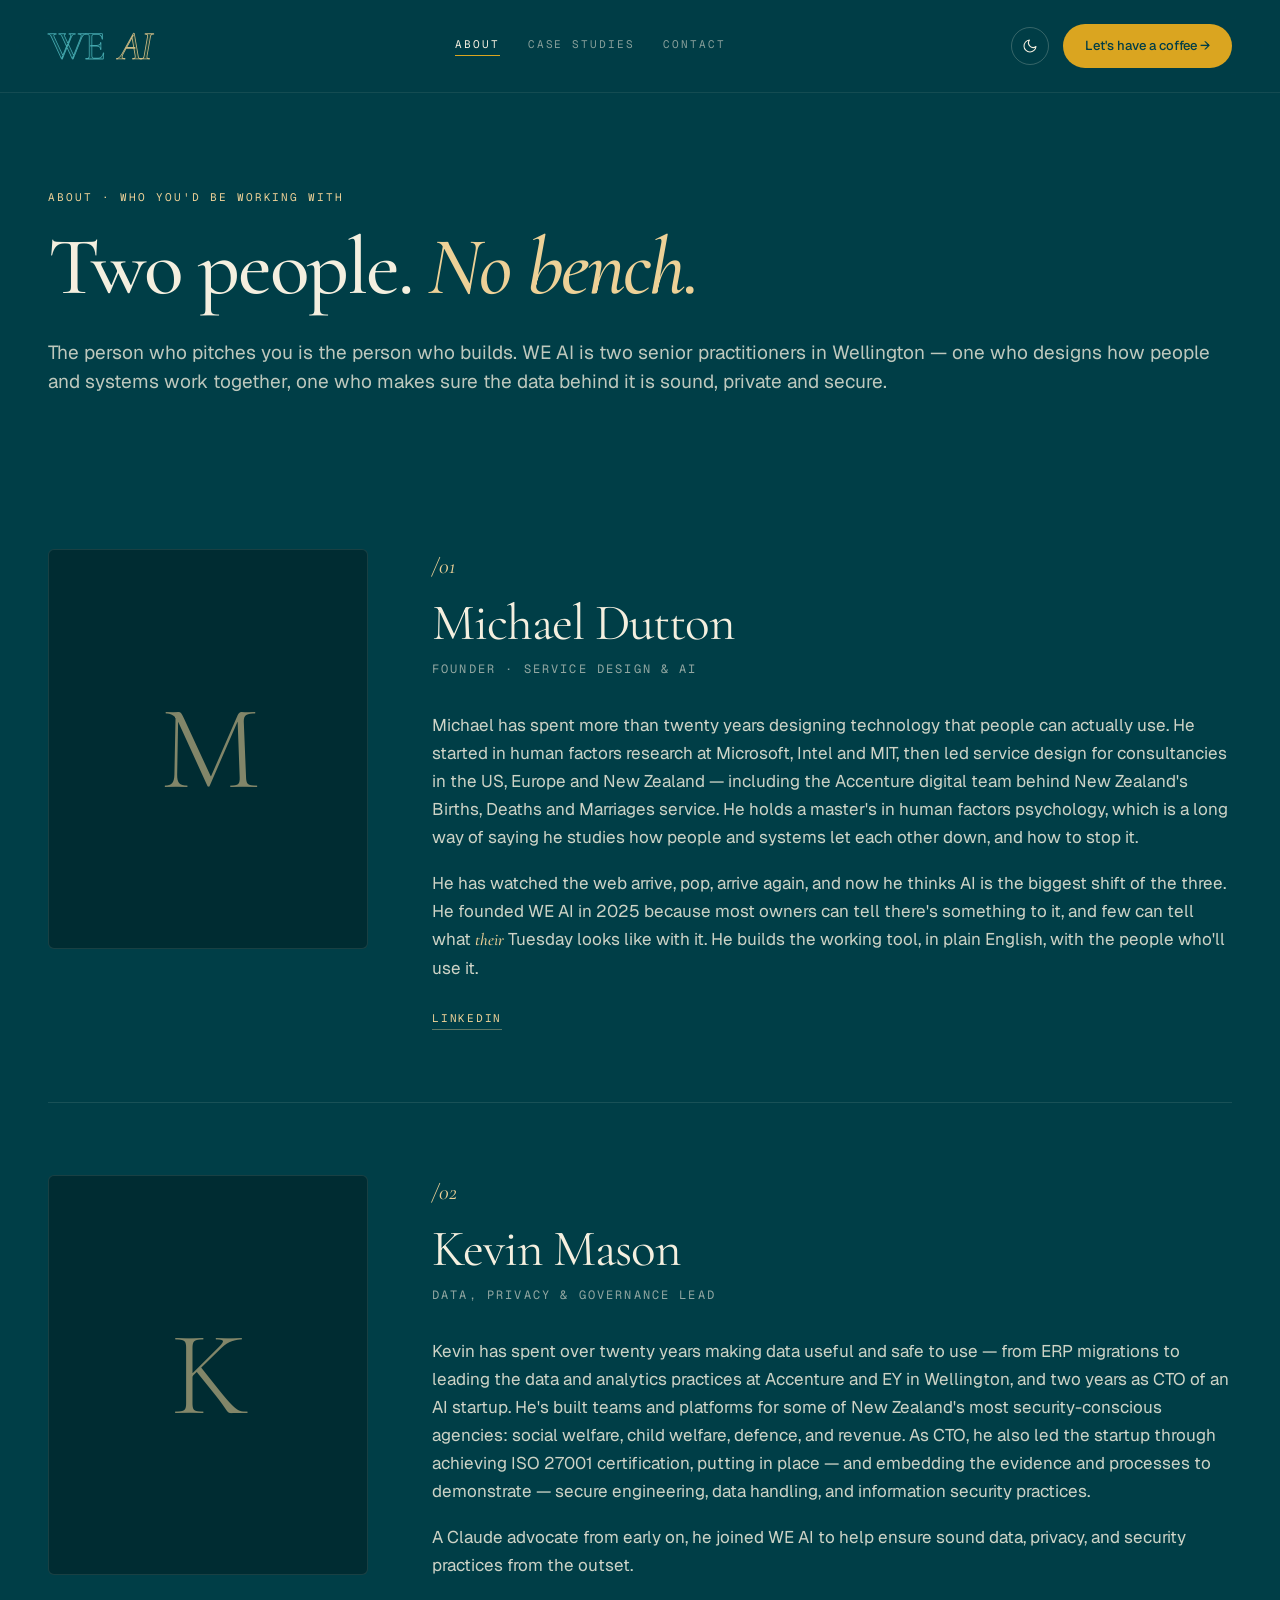
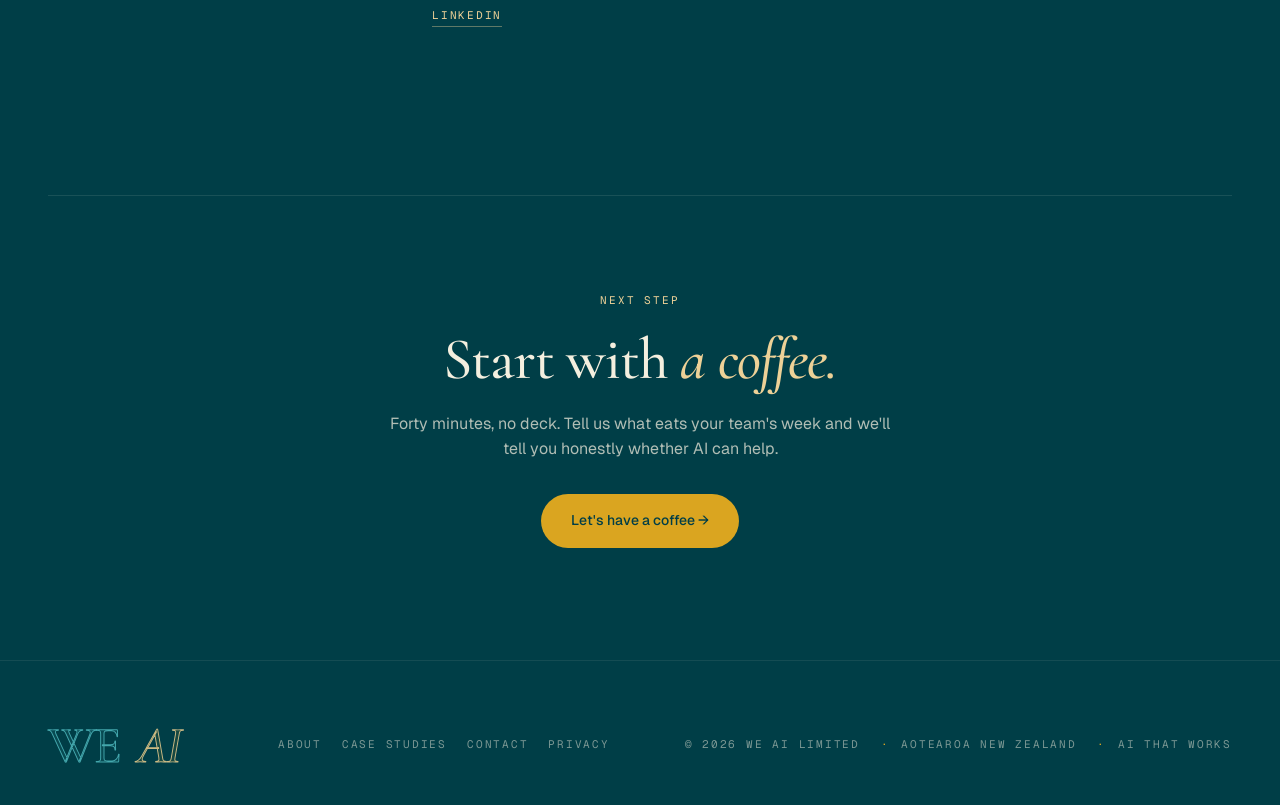
==== about.html @ c6e514b3 "Add About, Case Studies and Privacy pages; team photos; nav links - about.html: bios for Michael Dut" ====
<!doctype html>
<html lang="en-NZ" data-theme="teal">
<head>
<meta charset="utf-8">
<meta name="viewport" content="width=device-width, initial-scale=1">
<meta name="theme-color" content="#003E47" media="(prefers-color-scheme: light)">
<meta name="theme-color" content="#000C0E" media="(prefers-color-scheme: dark)">

<script>
  (function () {
    var theme = 'teal';
    try {
      var saved = localStorage.getItem('weai-theme');
      if (saved === 'dark' || saved === 'teal' || saved === 'light') theme = saved;
    } catch (e) {}
    if (theme === 'dark') document.documentElement.removeAttribute('data-theme');
    else document.documentElement.setAttribute('data-theme', theme);
  })();
</script>

<title>About — WE AI</title>
<meta name="description" content="WE AI is two senior practitioners in Wellington: Michael Dutton, service designer, and Kevin Mason, data, privacy and governance lead. Working AI for New Zealand business.">
<link rel="canonical" href="https://weai.co.nz/about">

<link rel="icon" type="image/svg+xml" href="/assets/favicon-weai.svg">
<link rel="icon" type="image/png" sizes="512x512" href="/assets/favicon-weai.png">
<link rel="apple-touch-icon" href="/assets/favicon-weai.png">

<meta property="og:type" content="website">
<meta property="og:site_name" content="WE AI">
<meta property="og:title" content="About WE AI">
<meta property="og:description" content="Two senior practitioners. The people who pitch you are the people who build.">
<meta property="og:url" content="https://weai.co.nz/about">
<meta property="og:image" content="https://weai.co.nz/assets/favicon-weai.png">
<meta property="og:locale" content="en_NZ">

<link rel="preconnect" href="https://fonts.googleapis.com">
<link rel="preconnect" href="https://fonts.gstatic.com" crossorigin>
<link rel="stylesheet" href="/tokens.css">
<link rel="stylesheet" href="/shared.css">
<style>
  .team { padding: 24px 0 96px; }
  .person {
    display: grid;
    grid-template-columns: 320px 1fr;
    gap: 64px;
    align-items: start;
    padding: 72px 0;
    border-top: 1px solid color-mix(in oklab, var(--ink-fg) 10%, transparent);
  }
  .person:first-child { border-top: 0; }
  .portrait {
    aspect-ratio: 4 / 5;
    border-radius: 6px;
    overflow: hidden;
    background: var(--card-bg);
    border: 1px solid color-mix(in oklab, var(--ink-fg) 10%, transparent);
    position: relative;
  }
  .portrait img { width: 100%; height: 100%; object-fit: cover; }
  .portrait .initials {
    position: absolute; inset: 0;
    display: flex; align-items: center; justify-content: center;
    font-family: var(--font-display);
    font-size: 120px; font-weight: 300; letter-spacing: -0.04em;
    color: var(--gold-cream);
    opacity: 0.55;
  }
  .person .num {
    font-family: var(--font-italic);
    font-style: italic;
    font-size: 22px;
    color: var(--gold-cream);
    margin-bottom: 14px;
  }
  .person h2 {
    color: var(--ink-fg);
    font-family: var(--font-display);
    font-weight: 400;
    font-size: clamp(36px, 4vw, 54px);
    line-height: 1.04;
    letter-spacing: -0.02em;
    margin: 0 0 10px;
  }
  .person .role {
    font-family: var(--font-mono);
    font-size: 12px;
    letter-spacing: 0.18em;
    text-transform: uppercase;
    color: color-mix(in oklab, var(--ink-fg) 60%, transparent);
    margin-bottom: 32px;
  }
  .person p {
    font-size: 17px;
    line-height: 1.65;
    color: color-mix(in oklab, var(--ink-fg) 84%, transparent);
    margin: 0 0 18px;
  }
  .person p em { color: var(--gold-cream); }
  .person .links {
    margin-top: 28px;
    display: flex; gap: 20px;
    font-family: var(--font-mono);
    font-size: 11px; letter-spacing: 0.16em; text-transform: uppercase;
  }
  .person .links a { color: var(--gold-cream); border-bottom: 1px solid color-mix(in oklab, var(--gold-cream) 40%, transparent); padding-bottom: 2px; }
  .person .links a:hover { border-bottom-color: var(--gold-cream); }

  @media (max-width: 900px) {
    .person { grid-template-columns: 1fr; gap: 32px; padding: 56px 0; }
    .portrait { max-width: 320px; }
  }
</style>
</head>
<body>

<nav class="nav">
  <a href="/" class="nav-logo" aria-label="WE AI — home">
    <svg viewBox="0 0 360 130" xmlns="http://www.w3.org/2000/svg" aria-hidden="true">
      <text class="we" x="0" y="104">WE</text>
      <text class="ai" x="206" y="104">AI</text>
    </svg>
  </a>
  <div class="nav-links">
    <a href="/about" aria-current="page">About</a>
    <a href="/case-studies">Case studies</a>
    <a href="/#contact">Contact</a>
  </div>
  <div class="nav-right">
    <button id="theme-toggle" class="nav-theme" type="button" aria-label="Toggle dark mode" title="Toggle dark mode">
      <svg class="icon-sun" viewBox="0 0 24 24" fill="none" stroke="currentColor" stroke-width="1.6" stroke-linecap="round" stroke-linejoin="round" aria-hidden="true">
        <circle cx="12" cy="12" r="4"/>
        <path d="M12 2v2M12 20v2M4.93 4.93l1.41 1.41M17.66 17.66l1.41 1.41M2 12h2M20 12h2M4.93 19.07l1.41-1.41M17.66 6.34l1.41-1.41"/>
      </svg>
      <svg class="icon-moon" viewBox="0 0 24 24" fill="none" stroke="currentColor" stroke-width="1.6" stroke-linecap="round" stroke-linejoin="round" aria-hidden="true">
        <path d="M21 12.79A9 9 0 1 1 11.21 3 7 7 0 0 0 21 12.79z"/>
      </svg>
    </button>
    <a href="/#contact" class="nav-cta">Let's have a coffee →</a>
  </div>
</nav>

<div class="page">

  <section class="page-hero">
    <div class="kicker">About · who you'd be working with</div>
    <h1>Two people. <em>No bench.</em></h1>
    <p class="lead">The person who pitches you is the person who builds. WE AI is two senior practitioners in Wellington — one who designs how people and systems work together, one who makes sure the data behind it is sound, private and secure.</p>
  </section>

  <section class="team">

    <article class="person">
      <div class="portrait">
        <!-- Replace with <img src="/assets/team/michael.jpg" alt="Michael Dutton"> -->
        <div class="initials" aria-hidden="true">M</div>
      </div>
      <div>
        <div class="num">/01</div>
        <h2>Michael Dutton</h2>
        <div class="role">Founder · Service design &amp; AI</div>
        <p>Michael has spent more than twenty years designing technology that people can actually use. He started in human factors research at Microsoft, Intel and MIT, then led service design for consultancies in the US, Europe and New Zealand — including the Accenture digital team behind New Zealand's Births, Deaths and Marriages service. He holds a master's in human factors psychology, which is a long way of saying he studies how people and systems let each other down, and how to stop it.</p>
        <p>He has watched the web arrive, pop, arrive again, and now he thinks AI is the biggest shift of the three. He founded WE AI in 2025 because most owners can tell there's something to it, and few can tell what <em>their</em> Tuesday looks like with it. He builds the working tool, in plain English, with the people who'll use it.</p>
        <div class="links">
          <a href="https://www.linkedin.com/in/mdutton/" rel="noopener">LinkedIn</a>
        </div>
      </div>
    </article>

    <article class="person">
      <div class="portrait">
        <!-- Replace with <img src="/assets/team/kevin.jpg" alt="Kevin Mason"> -->
        <div class="initials" aria-hidden="true">K</div>
      </div>
      <div>
        <div class="num">/02</div>
        <h2>Kevin Mason</h2>
        <div class="role">Data, Privacy &amp; Governance Lead</div>
        <p>Kevin has spent over twenty years making data useful and safe to use — from ERP migrations to leading the data and analytics practices at Accenture and EY in Wellington, and two years as CTO of an AI startup. He's built teams and platforms for some of New Zealand's most security-conscious agencies: social welfare, child welfare, defence, and revenue. As CTO, he also led the startup through achieving ISO 27001 certification, putting in place — and embedding the evidence and processes to demonstrate — secure engineering, data handling, and information security practices.</p>
        <p>A Claude advocate from early on, he joined WE AI to help ensure sound data, privacy, and security practices from the outset.</p>
        <div class="links">
          <a href="https://www.linkedin.com/in/kevinmasonwlg/" rel="noopener">LinkedIn</a>
        </div>
      </div>
    </article>

  </section>

  <div class="rule"></div>

  <section class="cta-band">
    <div class="kicker">Next step</div>
    <h2>Start with <em>a coffee.</em></h2>
    <p>Forty minutes, no deck. Tell us what eats your team's week and we'll tell you honestly whether AI can help.</p>
    <a href="/#contact" class="btn-gold">Let's have a coffee →</a>
  </section>

</div>

<footer>
  <svg class="wm-svg" viewBox="0 0 360 130" xmlns="http://www.w3.org/2000/svg" aria-label="WE AI">
    <text class="we" x="0" y="104">WE</text>
    <text class="ai" x="206" y="104">AI</text>
  </svg>
  <div class="links">
    <a href="/about">About</a>
    <a href="/case-studies">Case studies</a>
    <a href="/#contact">Contact</a>
    <a href="/privacy">Privacy</a>
  </div>
  <div class="meta">
    <span>© 2026 WE AI Limited</span>
    <span>Aotearoa New Zealand</span>
    <span>AI that works</span>
  </div>
</footer>

<script>
(function initThemeToggle() {
  var btn = document.getElementById('theme-toggle');
  if (!btn) return;
  btn.addEventListener('click', function () {
    var current = document.documentElement.getAttribute('data-theme') || 'dark';
    var next = current === 'dark' ? 'teal' : 'dark';
    if (next === 'dark') document.documentElement.removeAttribute('data-theme');
    else document.documentElement.setAttribute('data-theme', next);
    try { localStorage.setItem('weai-theme', next); } catch (e) {}
  });
})();
</script>
</body>
</html>
---- tokens.css ----
/* ============================================================
   WE AI — Brand Tokens (v2)
   Source palette (user-supplied formal palette):
     Teal-1   #008080   Teal-2  #00A3A3   Teal-3  #008080
     Teal-5   #008600   (note: per palette card; we treat as deep teal accent)
     Gold-1   #DAA520   Gold-2  #DAA520
     Deep-7   #000160   White   #FFFFFF
   Logo gradients use ranges from #0c3e48 → #1fa9b3 (teal)
   and #be9a60 → #edd197 (gold/cream).

   This file is the single source of truth for the WE AI brand
   moving forward. All deliverables import from this.
   ============================================================ */

@import url('https://fonts.googleapis.com/css2?family=Cormorant+Garamond:ital,wght@0,400;0,500;0,600;0,700;1,400;1,500;1,600;1,700&family=Geist:wght@300;400;500;600;700&family=Geist+Mono:wght@400;500&display=swap');

:root {
  color-scheme: light;

  /* ============================================================
     CORE PALETTE — exact user-supplied colors
     ============================================================ */
  --teal-1:    #008080;   /* core teal */
  --teal-2:    #00A3A3;   /* bright teal */
  --teal-deep: #003E47;   /* derived deep teal — anchor */
  --teal-ink:  #001E22;   /* near-black teal — body ink on light */
  --teal-mid:  #005A5F;   /* hover / mid */
  --teal-soft: #4FB8BE;   /* highlight */
  --teal-tint: #E0F0F0;   /* tint */
  --teal-wash: #F2F8F8;   /* page wash */

  --gold-1:    #DAA520;   /* core gold (user palette) */
  --gold-2:    #C68F18;   /* hover / deeper */
  --gold-soft: #E8C875;   /* light gold */
  --gold-cream:#EDD197;   /* cream highlight (matches logo gradient) */
  --gold-tint: #FBF1D9;   /* tint */
  --gold-deep: #8A6312;   /* deep gold for emphasis on light */

  --deep-7:    #000160;   /* deep navy from palette — used sparingly */

  /* Neutrals — slightly warm, sit with teal+gold */
  --ink-900:   #0A0F10;
  --ink-800:   #131C1E;
  --ink-700:   #2A3539;
  --ink-500:   #5C6A6C;
  --ink-400:   #8A9698;
  --ink-300:   #BDC6C7;
  --ink-200:   #D9DFDF;
  --ink-100:   #ECEFEF;
  --ink-50:    #F6F7F7;

  --paper:     #F8F5EE;   /* warm off-white — boutique stationery feel */
  --paper-cool:#F4F7F6;
  --bone:      #EDE6D5;   /* warmer paper for accent sections */
  --white:     #FFFFFF;

  /* ============================================================
     SEMANTIC TOKENS
     ============================================================ */
  --bg-page:        var(--paper);
  --bg-surface:     var(--white);
  --bg-surface-alt: var(--ink-50);
  --bg-inverse:     var(--teal-ink);
  --bg-inverse-2:   var(--teal-deep);

  --fg-1:        var(--teal-ink);    /* headlines */
  --fg-2:        var(--ink-700);     /* body */
  --fg-3:        var(--ink-500);     /* captions */
  --fg-muted:    var(--ink-400);
  --fg-on-dark:  #F4EFDF;            /* warm off-white on teal */
  --fg-on-dark-2:rgba(244, 239, 223, 0.68);

  --brand:        var(--teal-deep);
  --brand-2:      var(--teal-1);
  --brand-hover:  var(--teal-mid);
  --accent:       var(--gold-1);
  --accent-hover: var(--gold-2);
  --accent-soft:  var(--gold-soft);

  --border:        var(--ink-200);
  --border-strong: var(--ink-300);
  --border-on-dark:rgba(244, 239, 223, 0.14);
  --ring:          0 0 0 3px rgba(218, 165, 32, 0.35);

  /* ============================================================
     TYPE — Cormorant Garamond (display serif, upright + italic) +
     Geist (UI sans). The serif gives boutique-consultancy gravitas;
     Geist is a modern, slightly geometric sans for body / UI.
     ============================================================ */
  --font-display: 'Cormorant Garamond', 'Iowan Old Style', Georgia, serif;
  --font-italic:  'Cormorant Garamond', 'Iowan Old Style', Georgia, serif;
  --font-body:    'Geist', -apple-system, BlinkMacSystemFont, 'Segoe UI', sans-serif;
  --font-mono:    'Geist Mono', ui-monospace, 'SF Mono', Menlo, monospace;

  /* Modular scale — 1.25 ratio with display jumps */
  --fs-micro:   11px;
  --fs-caption: 13px;
  --fs-small:   14px;
  --fs-body:    16px;
  --fs-lead:    19px;
  --fs-h5:      22px;
  --fs-h4:      28px;
  --fs-h3:      36px;
  --fs-h2:      48px;
  --fs-h1:      72px;
  --fs-display: 104px;
  --fs-mega:    144px;

  --lh-tight:   1.04;
  --lh-snug:    1.18;
  --lh-normal:  1.55;
  --lh-loose:   1.7;

  --ls-mega:    -0.045em;
  --ls-tight:   -0.025em;
  --ls-snug:    -0.012em;
  --ls-wide:    0.04em;
  --ls-caps:    0.18em;

  /* ============================================================
     SPACING — 4px base
     ============================================================ */
  --sp-1: 4px;   --sp-2: 8px;   --sp-3: 12px;  --sp-4: 16px;
  --sp-5: 20px;  --sp-6: 24px;  --sp-8: 32px;  --sp-10: 40px;
  --sp-12: 48px; --sp-16: 64px; --sp-20: 80px; --sp-24: 96px;
  --sp-32: 128px; --sp-40: 160px;

  /* ============================================================
     RADII / SHADOWS
     ============================================================ */
  --r-xs: 2px; --r-sm: 4px; --r-md: 8px; --r-lg: 14px;
  --r-xl: 20px; --r-2xl: 28px; --r-full: 999px;

  --shadow-xs: 0 1px 2px rgba(0, 30, 34, 0.08);
  --shadow-sm: 0 2px 8px rgba(0, 30, 34, 0.08), 0 1px 2px rgba(0, 30, 34, 0.05);
  --shadow-md: 0 12px 28px rgba(0, 30, 34, 0.10), 0 3px 8px rgba(0, 30, 34, 0.06);
  --shadow-lg: 0 32px 64px rgba(0, 30, 34, 0.16), 0 8px 16px rgba(0, 30, 34, 0.08);
  --shadow-glow: 0 0 0 1px rgba(218, 165, 32, 0.20), 0 18px 36px rgba(0, 30, 34, 0.16);

  /* Motion */
  --ease-out:    cubic-bezier(0.22, 1, 0.36, 1);
  --ease-in-out: cubic-bezier(0.65, 0, 0.35, 1);
  --ease-elastic:cubic-bezier(0.34, 1.56, 0.64, 1);
  --dur-fast:  140ms;
  --dur-base:  280ms;
  --dur-slow:  520ms;
  --dur-xslow: 900ms;

  /* Layout */
  --container: 1240px;
  --container-narrow: 920px;
  --container-wide: 1440px;
}

/* ============================================================
   BASE
   ============================================================ */
* { box-sizing: border-box; }
html, body { margin: 0; padding: 0; }

html { scroll-behavior: smooth; }

body {
  font-family: var(--font-body);
  font-size: var(--fs-body);
  line-height: var(--lh-normal);
  color: var(--fg-2);
  background: var(--bg-page);
  -webkit-font-smoothing: antialiased;
  text-rendering: optimizeLegibility;
}

h1, h2, h3, h4, h5, .display-serif {
  font-family: var(--font-display);
  color: var(--fg-1);
  line-height: var(--lh-tight);
  letter-spacing: var(--ls-tight);
  font-weight: 400;
  text-wrap: balance;
  margin: 0;
}

h1 { font-size: var(--fs-h1); }
h2 { font-size: var(--fs-h2); }
h3 { font-size: var(--fs-h3); }
h4 { font-size: var(--fs-h4); font-weight: 500; }
h5 { font-size: var(--fs-h5); font-weight: 500; }

.display { font-size: var(--fs-display); font-weight: 400; letter-spacing: var(--ls-mega); }
.mega    { font-size: var(--fs-mega);    font-weight: 300; letter-spacing: var(--ls-mega); }

p { margin: 0; line-height: var(--lh-normal); text-wrap: pretty; }
.lead { font-size: var(--fs-lead); line-height: 1.5; color: var(--fg-2); }

.eyebrow {
  font-family: var(--font-body);
  font-size: var(--fs-caption);
  font-weight: 500;
  letter-spacing: var(--ls-caps);
  text-transform: uppercase;
  color: var(--accent);
  display: inline-flex;
  align-items: center;
  gap: var(--sp-3);
}
.eyebrow::before {
  content: "";
  display: inline-block;
  width: 24px;
  height: 1px;
  background: currentColor;
}

.eyebrow.no-rule::before { display: none; }
.eyebrow.on-dark { color: var(--gold-soft); }

.micro {
  font-family: var(--font-mono);
  font-size: var(--fs-micro);
  letter-spacing: var(--ls-wide);
  text-transform: uppercase;
  color: var(--fg-3);
}

a { color: inherit; text-decoration: none; }

/* ============================================================
   UTILITIES
   ============================================================ */
.container       { max-width: var(--container);        margin: 0 auto; padding: 0 var(--sp-8); }
.container-narrow{ max-width: var(--container-narrow); margin: 0 auto; padding: 0 var(--sp-8); }
.container-wide  { max-width: var(--container-wide);   margin: 0 auto; padding: 0 var(--sp-8); }

.serif    { font-family: var(--font-display); }
.italic   { font-style: italic; }
.italic-serif { font-family: var(--font-display); font-style: italic; font-weight: 400; }

/* The signature gold underline used as accent on key words */
.gold-rule {
  position: relative;
  display: inline-block;
}
.gold-rule::after {
  content: "";
  position: absolute;
  left: 0; right: 0; bottom: 0.05em;
  height: 0.18em;
  background: linear-gradient(90deg, var(--gold-deep), var(--gold-1) 40%, var(--gold-cream));
  z-index: -1;
  opacity: 0.85;
  border-radius: 2px;
}

/* Gold gradient text fill — reserved for big serif words */
.gold-text {
  background: linear-gradient(120deg, #8A6312 0%, #DAA520 35%, #EDD197 70%, #C68F18 100%);
  -webkit-background-clip: text;
  background-clip: text;
  -webkit-text-fill-color: transparent;
  color: transparent;
}

.teal-text {
  background: linear-gradient(120deg, #003E47 0%, #008080 50%, #00A3A3 100%);
  -webkit-background-clip: text;
  background-clip: text;
  -webkit-text-fill-color: transparent;
  color: transparent;
}

/* Buttons */
.btn {
  display: inline-flex; align-items: center; gap: var(--sp-3);
  font-family: var(--font-body);
  font-size: var(--fs-small);
  font-weight: 500;
  letter-spacing: 0;
  padding: 14px 22px;
  border-radius: var(--r-full);
  border: 1px solid transparent;
  cursor: pointer;
  transition: background var(--dur-base) var(--ease-out),
              color var(--dur-base) var(--ease-out),
              border-color var(--dur-base) var(--ease-out),
              transform var(--dur-fast) var(--ease-out);
  text-decoration: none;
  white-space: nowrap;
}
.btn:hover { transform: translateY(-1px); }

.btn-primary {
  background: var(--teal-deep);
  color: var(--paper);
}
.btn-primary:hover { background: var(--teal-mid); }

.btn-gold {
  background: var(--gold-1);
  color: var(--teal-ink);
}
.btn-gold:hover { background: var(--gold-2); color: var(--paper); }

.btn-ghost {
  background: transparent;
  color: currentColor;
  border-color: currentColor;
  opacity: 0.85;
}
.btn-ghost:hover { opacity: 1; }

.btn-link {
  padding: 0;
  background: transparent;
  color: currentColor;
  border-radius: 0;
  border-bottom: 1px solid currentColor;
  padding-bottom: 2px;
}

/* Arrow that nudges on hover */
.btn .arr,
.arr-link .arr {
  display: inline-block;
  transition: transform var(--dur-base) var(--ease-out);
}
.btn:hover .arr,
.arr-link:hover .arr { transform: translateX(4px); }

/* Section padding */
.section { padding: var(--sp-32) 0; }
.section-sm { padding: var(--sp-20) 0; }

@media (max-width: 760px) {
  :root {
    --fs-h1: 44px;
    --fs-h2: 32px;
    --fs-h3: 26px;
    --fs-display: 64px;
    --fs-mega: 88px;
  }
  .section { padding: var(--sp-20) 0; }
}

/* Selection */
::selection { background: var(--gold-1); color: var(--teal-ink); }

/* Reduce motion */
@media (prefers-reduced-motion: reduce) {
  * { animation-duration: 0.01ms !important; transition-duration: 0.01ms !important; }
}
---- shared.css ----
/* ============================================================
   WE AI — shared chrome for inner pages (about, case-studies)
   Mirrors the theme vars, nav and footer defined inline in
   index.html. If index.html's nav/footer/theme CSS changes,
   change it here too (or move index.html onto this file).
   ============================================================ */

:root {
  /* DARK (default) */
  --night: #000C0E;
  --night-2: #001418;
  --ink-fg: #F4EFDF;
  --nav-bg: rgba(0, 12, 14, 0.85);
  --teal-line: rgba(79, 184, 190, 0.55);
  --gold-line: rgba(218, 165, 32, 0.85);
  --logo-we-fill: rgba(79, 184, 190, 0.08);
  --logo-ai-fill: rgba(218, 165, 32, 0.08);
  --card-bg: rgba(0, 30, 34, 0.55);
}
:root[data-theme="light"] {
  --night: #FFFFFF;
  --night-2: #F5F7F7;
  --paper: #FFFFFF;
  --bone: #F0F2F2;
  --ink-fg: #001E22;
  --gold-cream: #8A6312;
  --fg-on-dark: #001E22;
  --nav-bg: rgba(255, 255, 255, 0.92);
  --gold-deep: #8A6312;
  --logo-we-fill: rgba(79, 184, 190, 0.10);
  --logo-ai-fill: rgba(218, 165, 32, 0.10);
  --teal-line: rgba(79, 184, 190, 0.85);
  --gold-line: rgba(237, 209, 151, 0.85);
  --card-bg: #F8FAFA;
}
:root[data-theme="teal"] {
  --night: #003E47;
  --night-2: #00565F;
  --paper: #F8F5EE;
  --bone: #EDE6D5;
  --teal-ink: #001E22;
  --gold-deep: #8A6312;
  --ink-fg: #F4EFDF;
  --nav-bg: rgba(0, 62, 71, 0.88);
  --teal-line: rgba(79, 184, 190, 0.85);
  --gold-line: rgba(237, 209, 151, 0.85);
  --logo-we-fill: rgba(79, 184, 190, 0.10);
  --logo-ai-fill: rgba(218, 165, 32, 0.10);
  --card-bg: rgba(0, 30, 34, 0.55);
}

*, *::before, *::after { box-sizing: border-box; }
html { scroll-behavior: smooth; -webkit-text-size-adjust: 100%; }
body {
  margin: 0;
  background: var(--night);
  color: var(--fg-on-dark);
  font-family: var(--font-body);
  overflow-x: hidden;
  transition: background 320ms ease, color 320ms ease;
}
a { color: inherit; text-decoration: none; }
img { max-width: 100%; display: block; }
.page { max-width: 1480px; margin: 0 auto; padding: 0 48px; }
::selection { background: var(--gold-1); color: var(--night); }

body, h1, h2, h3, h4, h5, h6, p, em, strong, span, div, text {
  font-feature-settings: "liga" 0, "dlig" 0, "clig" 0, "calt" 0, "swsh" 0, "salt" 0, "ss01" 0, "ss02" 0, "ss03" 0;
  font-variant-ligatures: none;
}
em, i, .nav-logo svg .ai, footer .wm-svg .ai {
  font-family: var(--font-italic), 'Cormorant Garamond', Georgia, serif;
  font-style: italic;
  font-weight: 500;
}

/* ─── NAV ─── */
.nav {
  position: sticky; top: 0; z-index: 50;
  padding: 24px 48px;
  display: flex; align-items: center; justify-content: space-between;
  background: var(--nav-bg);
  backdrop-filter: blur(20px);
  border-bottom: 1px solid color-mix(in oklab, var(--ink-fg) 8%, transparent);
}
.nav-logo { display: flex; align-items: center; line-height: 0; }
.nav-logo svg { height: 44px; width: auto; display: block; overflow: visible; }
.nav-logo svg text, footer .wm-svg text {
  font-family: var(--font-display);
  font-weight: 400;
  font-size: 120px;
  letter-spacing: -0.04em;
  stroke-width: 2.4;
  stroke-linejoin: round;
  stroke-linecap: round;
  paint-order: stroke;
}
footer .wm-svg text { stroke-width: 2.2; }
.nav-logo svg .we, footer .wm-svg .we { stroke: var(--teal-line); fill: var(--logo-we-fill); }
.nav-logo svg .ai, footer .wm-svg .ai { stroke: var(--gold-line); fill: var(--logo-ai-fill); font-style: italic; }

.nav-links {
  font-family: var(--font-mono);
  font-size: 11px;
  letter-spacing: 0.18em;
  text-transform: uppercase;
  color: color-mix(in oklab, var(--ink-fg) 55%, transparent);
  display: flex; gap: 28px;
}
.nav-links a { transition: color 200ms ease; padding-bottom: 2px; border-bottom: 1px solid transparent; }
.nav-links a:hover { color: var(--gold-cream); }
.nav-links a[aria-current="page"] { color: var(--ink-fg); border-bottom-color: var(--gold-1); }

.nav-right { display: flex; align-items: center; gap: 14px; }
.nav-cta {
  background: var(--gold-1);
  color: var(--night);
  padding: 12px 22px;
  border-radius: 999px;
  font-size: 13px;
  font-weight: 500;
  transition: background 200ms ease;
}
.nav-cta:hover { background: var(--gold-cream); }
.nav-theme {
  width: 38px; height: 38px;
  display: inline-flex; align-items: center; justify-content: center;
  background: transparent;
  color: var(--ink-fg);
  border: 1px solid color-mix(in oklab, var(--ink-fg) 22%, transparent);
  border-radius: 999px;
  cursor: pointer; padding: 0;
  transition: border-color 200ms ease, color 200ms ease;
}
.nav-theme:hover { border-color: var(--gold-cream); color: var(--gold-cream); }
.nav-theme:focus-visible { outline: none; box-shadow: 0 0 0 3px rgba(218, 165, 32, 0.35); }
.nav-theme svg { width: 16px; height: 16px; display: block; }
.nav-theme .icon-sun { display: none; }
.nav-theme .icon-moon { display: block; }
:root:not([data-theme]) .nav-theme .icon-sun,
:root[data-theme="dark"] .nav-theme .icon-sun { display: block; }
:root:not([data-theme]) .nav-theme .icon-moon,
:root[data-theme="dark"] .nav-theme .icon-moon { display: none; }

/* ─── SHARED PAGE PIECES ─── */
.kicker {
  font-family: var(--font-mono);
  font-size: 11px;
  letter-spacing: 0.18em;
  text-transform: uppercase;
  color: var(--gold-cream);
  margin-bottom: 20px;
}
.page-hero { padding: 96px 0 56px; }
.page-hero h1 {
  font-family: var(--font-display);
  font-weight: 500;
  font-size: clamp(44px, 6.4vw, 92px);
  line-height: 1.02;
  letter-spacing: -0.025em;
  margin: 0 0 28px;
  color: var(--ink-fg);
}
.page-hero h1 em { color: var(--gold-cream); font-weight: 500; }
.page-hero .lead {
  font-size: 19px;
  line-height: 1.55;
  color: color-mix(in oklab, var(--ink-fg) 78%, transparent);
  margin: 0;
}
.page-hero .lead em { color: var(--gold-cream); font-size: 1.08em; }
.rule { height: 1px; background: color-mix(in oklab, var(--ink-fg) 10%, transparent); margin: 0; }

.cta-band {
  padding: 96px 0 112px;
  text-align: center;
}
.cta-band h2 {
  color: var(--ink-fg);
  font-family: var(--font-display);
  font-weight: 500;
  font-size: clamp(34px, 4.6vw, 64px);
  line-height: 1.04;
  letter-spacing: -0.02em;
  margin: 0 0 20px;
}
.cta-band h2 em { color: var(--gold-cream); }
.cta-band p { max-width: 520px; margin: 0 auto 32px; color: color-mix(in oklab, var(--ink-fg) 72%, transparent); line-height: 1.6; }
.btn-gold {
  display: inline-block;
  background: var(--gold-1); color: var(--night);
  padding: 16px 30px; border-radius: 999px;
  font-size: 14px; font-weight: 500;
  transition: background 200ms ease;
}
.btn-gold:hover { background: var(--gold-cream); }

/* ─── FOOTER ─── */
footer {
  padding: 56px 48px 32px;
  border-top: 1px solid color-mix(in oklab, var(--ink-fg) 8%, transparent);
  display: flex; justify-content: space-between; align-items: center;
  flex-wrap: wrap; gap: 16px;
}
footer .wm-svg { height: 56px; width: auto; overflow: visible; display: block; }
footer .meta {
  font-family: var(--font-mono);
  font-size: 11px; letter-spacing: 0.16em; text-transform: uppercase;
  color: color-mix(in oklab, var(--ink-fg) 50%, transparent);
}
footer .links { display: flex; gap: 20px; font-family: var(--font-mono); font-size: 11px; letter-spacing: 0.16em; text-transform: uppercase; color: color-mix(in oklab, var(--ink-fg) 50%, transparent); }
footer .links a:hover { color: var(--gold-cream); }
footer .meta span + span::before { content: "·"; margin: 0 12px; color: var(--gold-1); }

@media (max-width: 1100px) {
  .page, .nav, footer { padding-left: 28px; padding-right: 28px; }
}
@media (max-width: 760px) {
  .nav { padding: 16px 20px; }
  .nav-links { display: none; }
  .nav-cta { display: none; }
  .page { padding: 0 20px; }
  .page-hero { padding: 56px 0 36px; }
  footer { padding: 48px 24px 32px; }
}
@media (prefers-reduced-motion: reduce) {
  html { scroll-behavior: auto; }
}
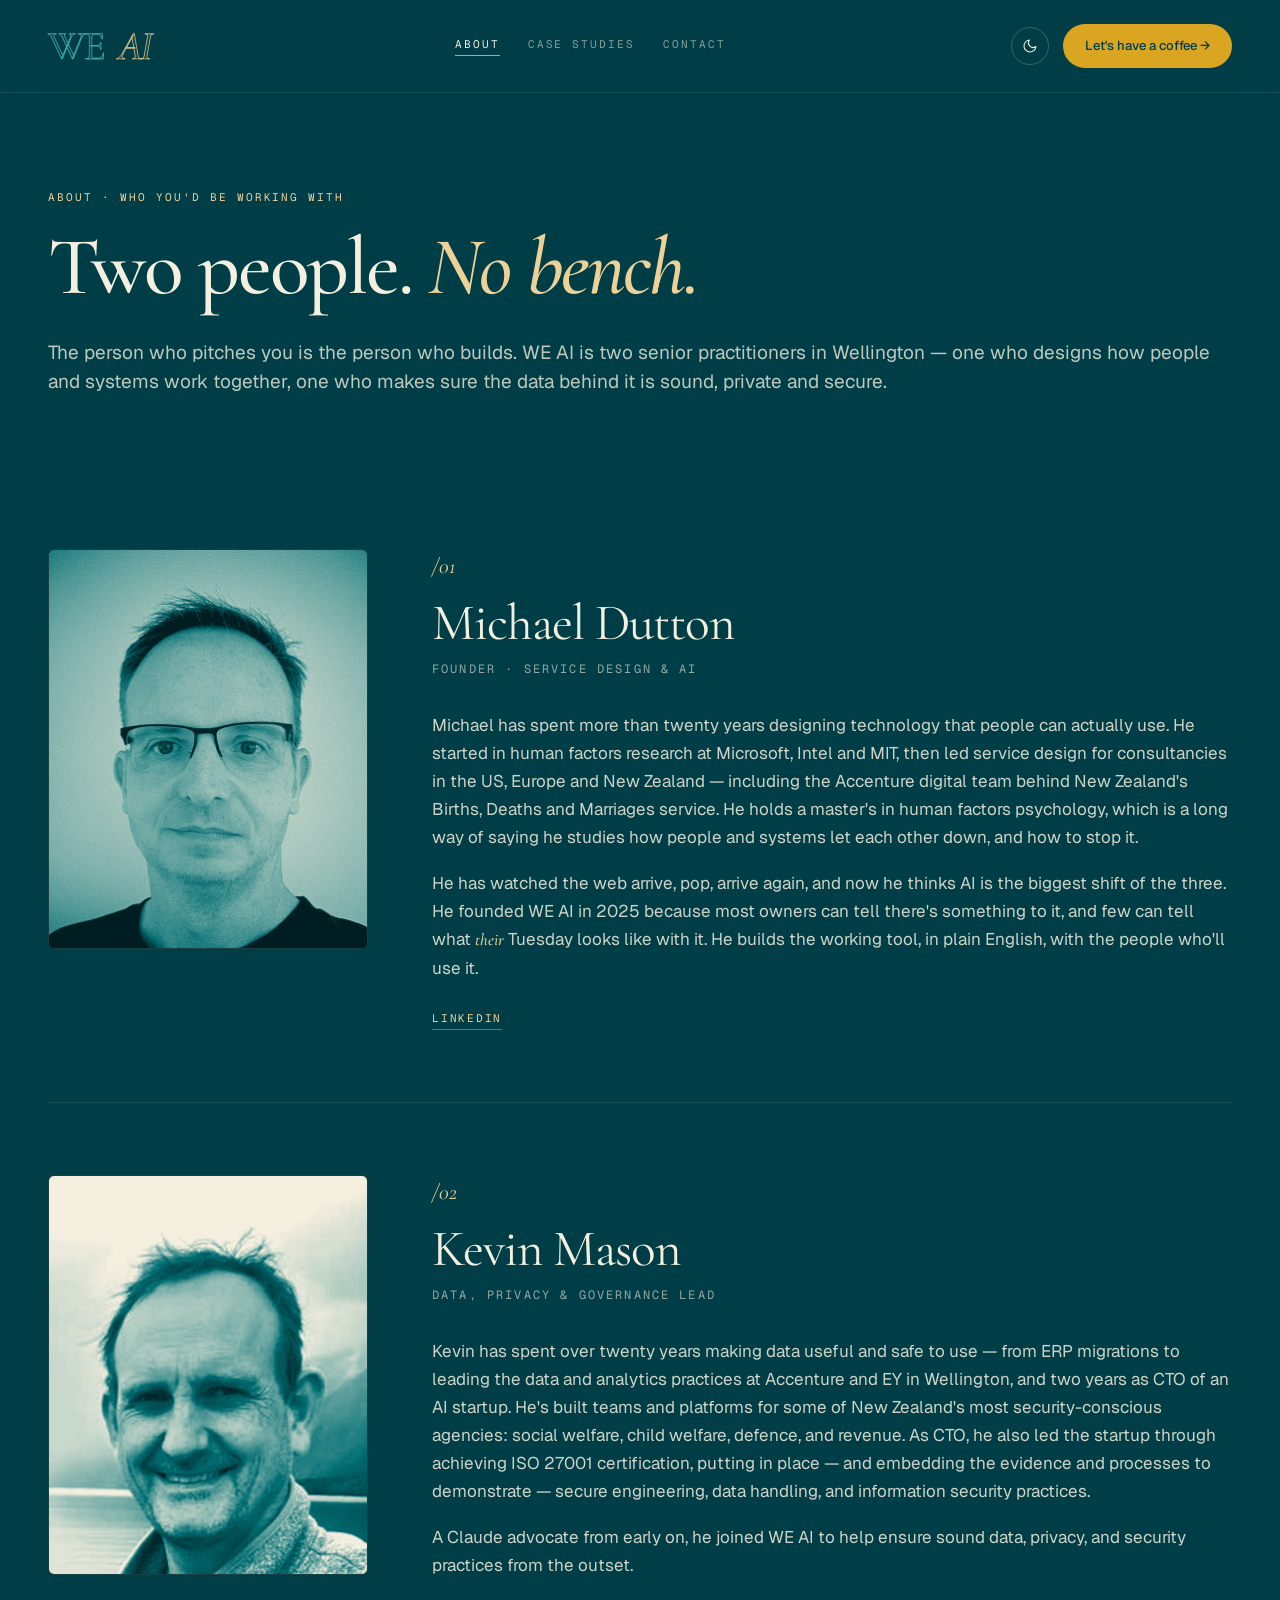
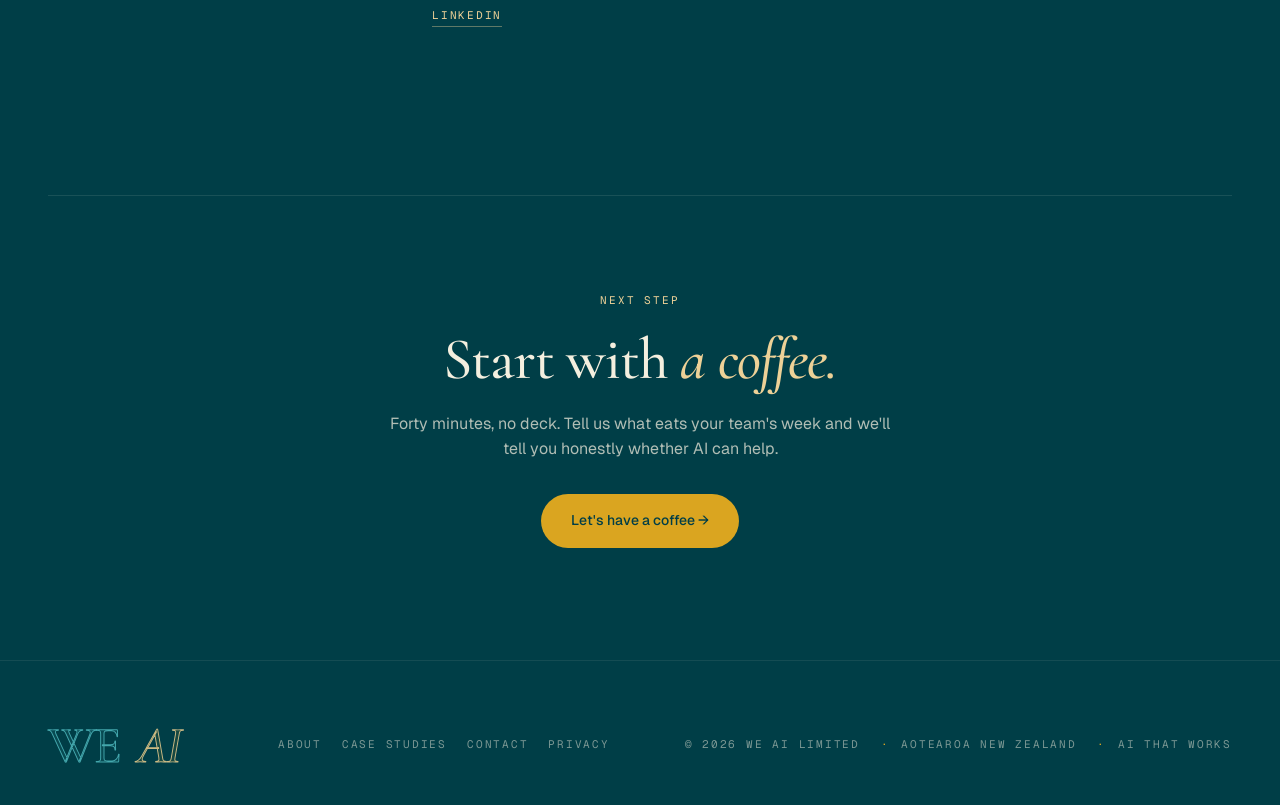
==== commit 7291e188: "About: use team headshots instead of initials placeholders Co-Authored-By: Claude Fable 5.1 <noreply" ====
--- a/about.html
+++ b/about.html
@@ -152,8 +152,7 @@
 
     <article class="person">
       <div class="portrait">
-        <!-- Replace with <img src="/assets/team/michael.jpg" alt="Michael Dutton"> -->
-        <div class="initials" aria-hidden="true">M</div>
+        <img src="/assets/team/michael.jpg" alt="Michael Dutton" width="640" height="800" loading="lazy">
       </div>
       <div>
         <div class="num">/01</div>
@@ -169,8 +168,7 @@
 
     <article class="person">
       <div class="portrait">
-        <!-- Replace with <img src="/assets/team/kevin.jpg" alt="Kevin Mason"> -->
-        <div class="initials" aria-hidden="true">K</div>
+        <img src="/assets/team/kevin.jpg" alt="Kevin Mason" width="640" height="800" loading="lazy">
       </div>
       <div>
         <div class="num">/02</div>
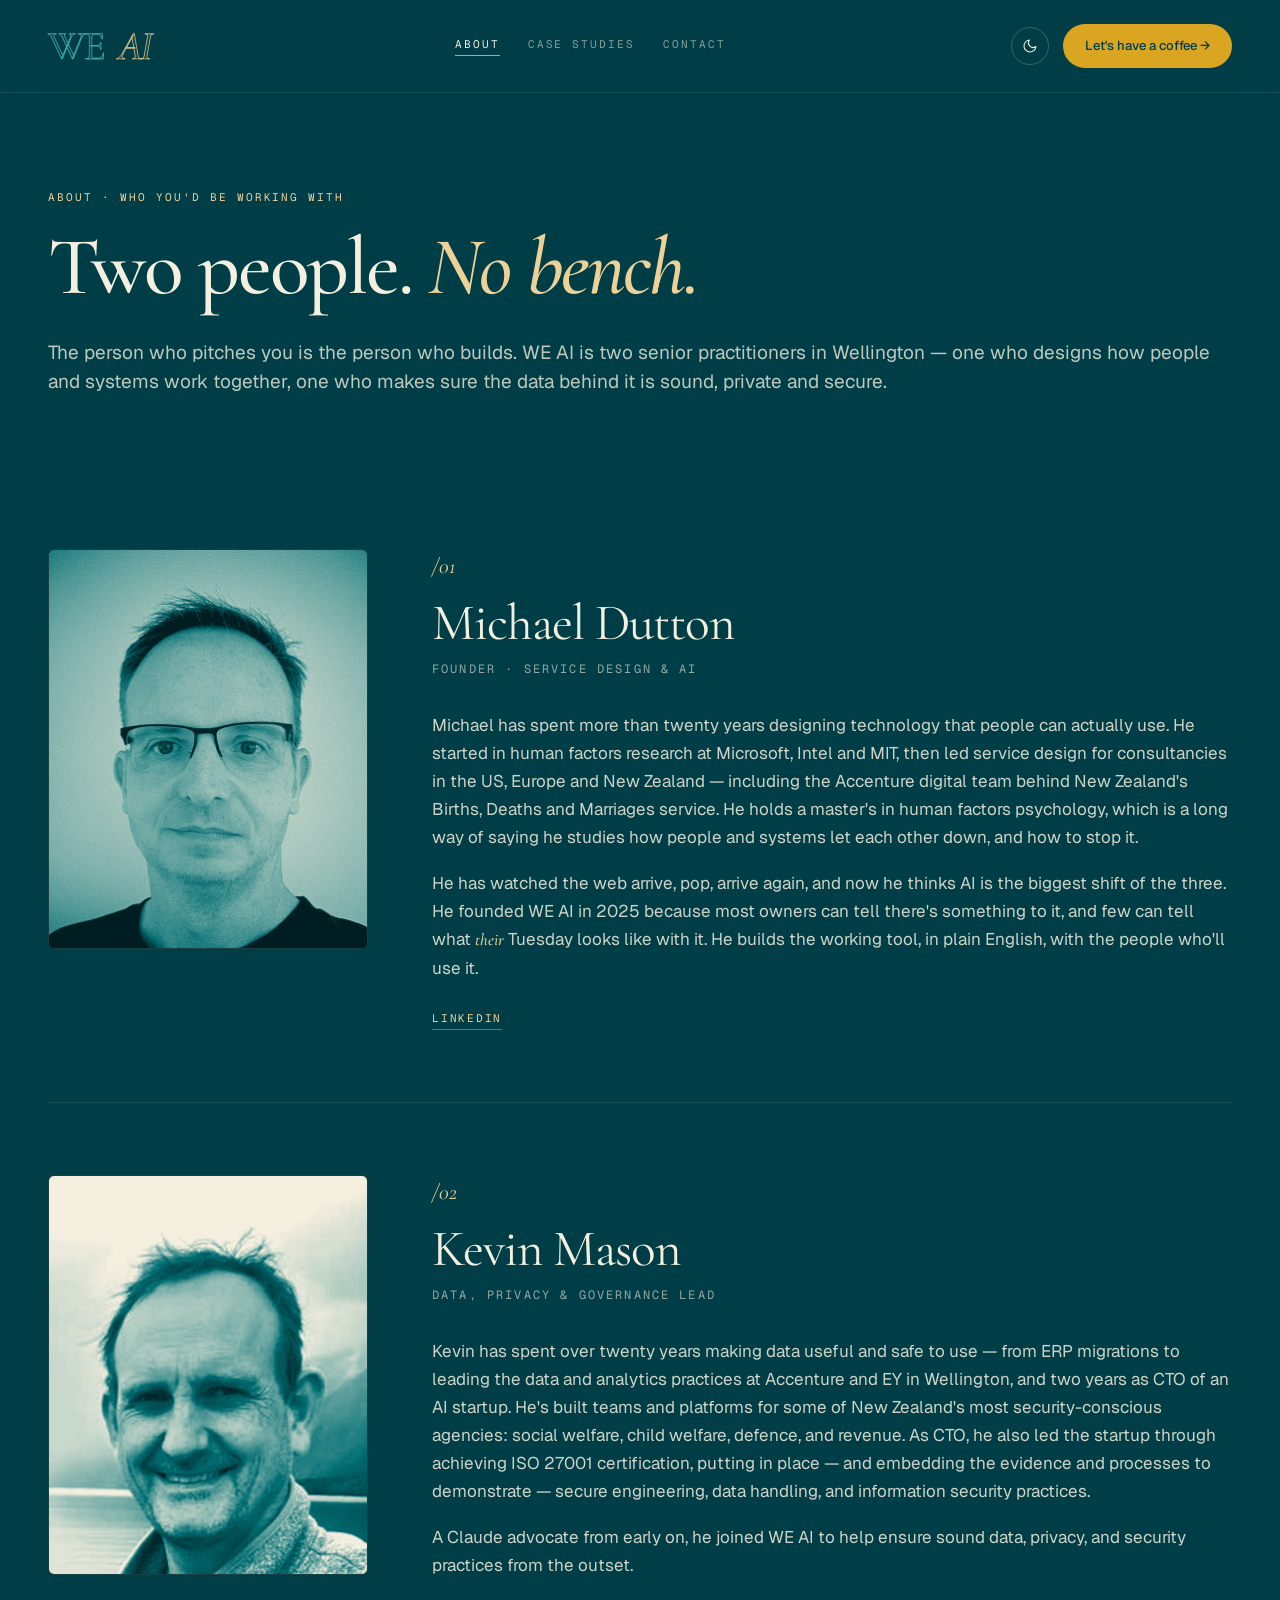
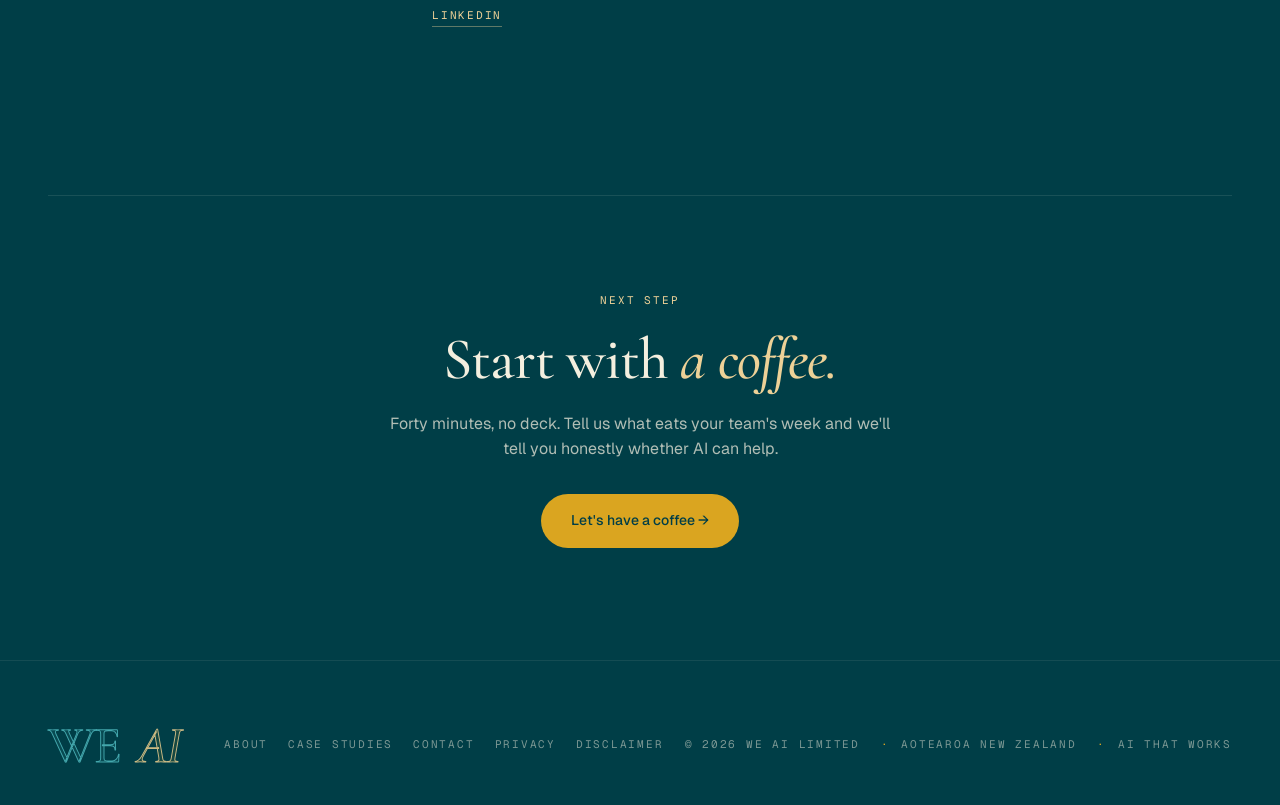
==== commit ec2216ef: "Add /disclaimer page; link it from the footer Brand-consistent legal page (teal theme, Cormorant/Gei" ====
--- a/about.html
+++ b/about.html
@@ -205,6 +205,7 @@
     <a href="/case-studies">Case studies</a>
     <a href="/#contact">Contact</a>
     <a href="/privacy">Privacy</a>
+    <a href="/disclaimer">Disclaimer</a>
   </div>
   <div class="meta">
     <span>© 2026 WE AI Limited</span>
